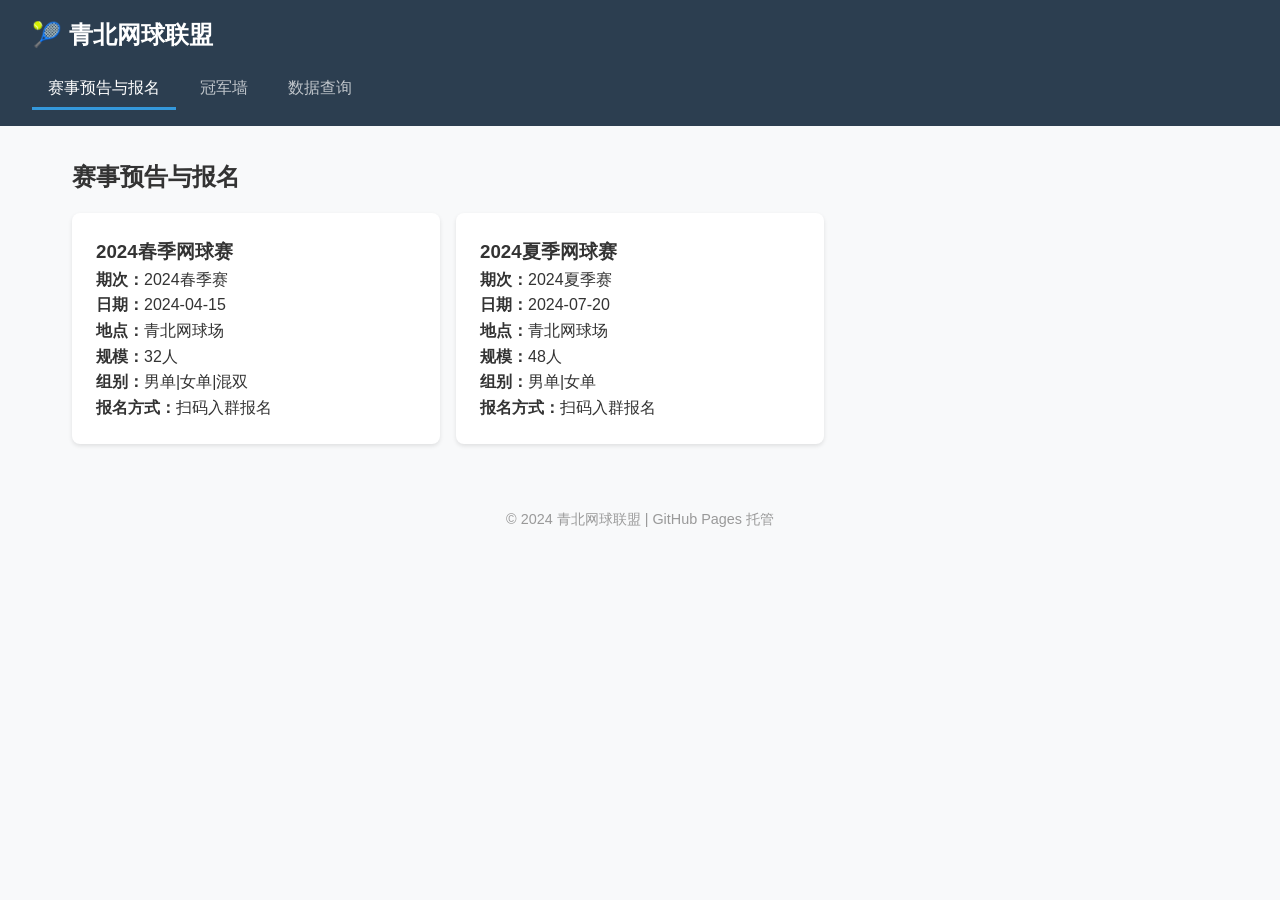
==== index.html @ 72882011 "Initial commit: 网球比赛网页 v1.0 - 赛事预告与报名模块 - 冠军墙模块 - 数据查询模块（选手查询、单期查询） - CSV 数据管理 + GitHub Actions 自动生成" ====
<!DOCTYPE html>
<html lang="zh-CN">
<head>
    <meta charset="UTF-8">
    <meta name="viewport" content="width=device-width, initial-scale=1.0">
    <title>青北网球联盟</title>
    <link rel="stylesheet" href="css/style.css">
</head>
<body>
    <header class="header">
        <h1>🎾 青北网球联盟</h1>
        <nav class="nav">
            <button class="nav-btn active" data-tab="events">赛事预告与报名</button>
            <button class="nav-btn" data-tab="champions">冠军墙</button>
            <button class="nav-btn" data-tab="query">数据查询</button>
        </nav>
    </header>

    <main class="main">
        <!-- 赛事预告与报名 -->
        <section id="events" class="tab-content active">
            <h2>赛事预告与报名</h2>
            <div id="events-list" class="card-list"></div>
        </section>

        <!-- 冠军墙 -->
        <section id="champions" class="tab-content">
            <h2>冠军墙</h2>
            <div id="champions-list" class="card-list"></div>
        </section>

        <!-- 数据查询 -->
        <section id="query" class="tab-content">
            <h2>数据查询</h2>
            <div class="query-tabs">
                <button class="query-tab active" data-query="player">选手查询</button>
                <button class="query-tab" data-query="event">单期查询</button>
            </div>
            <div id="query-form" class="query-form"></div>
            <div id="query-results" class="results"></div>
        </section>
    </main>

    <footer class="footer">
        <p>© 2024 青北网球联盟 | GitHub Pages 托管</p>
    </footer>

    <script src="js/data_loader.js"></script>
    <script src="js/csv_parser.js"></script>
    <script src="js/ui.js"></script>
    <script src="js/app.js"></script>
</body>
</html>
---- css/style.css ----
:root {
    --primary: #2C3E50;
    --secondary: #3498DB;
    --bg: #F8F9FA;
    --card-bg: #FFFFFF;
    --text: #333333;
    --border: #EEEEEE;
}

* {
    margin: 0;
    padding: 0;
    box-sizing: border-box;
}

body {
    font-family: -apple-system, BlinkMacSystemFont, "Segoe UI", Roboto, "Helvetica Neue", Arial, sans-serif;
    background: var(--bg);
    color: var(--text);
    line-height: 1.6;
}

.header {
    background: var(--primary);
    color: white;
    padding: 1rem 2rem;
}

.header h1 {
    font-size: 1.5rem;
    margin-bottom: 1rem;
}

.nav {
    display: flex;
    gap: 0.5rem;
}

.nav-btn {
    background: transparent;
    border: none;
    color: rgba(255,255,255,0.7);
    padding: 0.5rem 1rem;
    cursor: pointer;
    border-bottom: 3px solid transparent;
    font-size: 1rem;
}

.nav-btn.active {
    color: white;
    border-bottom-color: var(--secondary);
}

.main {
    max-width: 1200px;
    margin: 0 auto;
    padding: 2rem;
}

.tab-content {
    display: none;
}

.tab-content.active {
    display: block;
}

.card-list {
    display: grid;
    grid-template-columns: repeat(auto-fill, minmax(300px, 1fr));
    gap: 1rem;
    margin-top: 1rem;
}

.card {
    background: var(--card-bg);
    border-radius: 8px;
    padding: 1.5rem;
    box-shadow: 0 2px 4px rgba(0,0,0,0.1);
}

.query-tabs {
    display: flex;
    gap: 1rem;
    margin-bottom: 1rem;
}

.query-tab {
    background: var(--card-bg);
    border: 1px solid var(--border);
    padding: 0.5rem 1rem;
    cursor: pointer;
    border-radius: 4px;
}

.query-tab.active {
    background: var(--secondary);
    color: white;
    border-color: var(--secondary);
}

.query-form {
    margin-bottom: 1rem;
}

.footer {
    text-align: center;
    padding: 2rem;
    color: #999;
    font-size: 0.9rem;
}
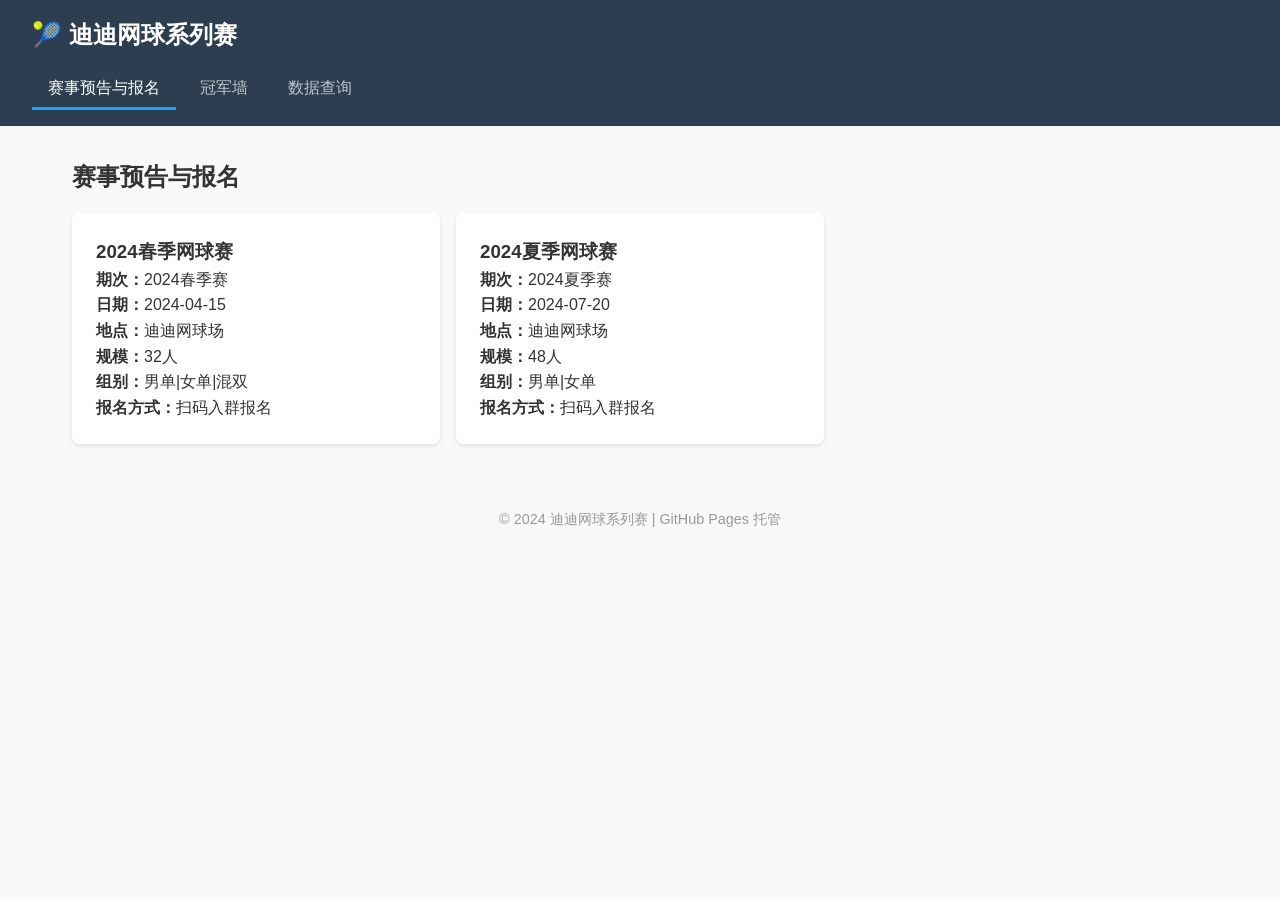
==== commit 58db7b78: "feat: 1) 改名迪迪网球系列赛 2) 扩充两期虚拟数据" ====
--- a/index.html
+++ b/index.html
@@ -3,12 +3,12 @@
 <head>
     <meta charset="UTF-8">
     <meta name="viewport" content="width=device-width, initial-scale=1.0">
-    <title>青北网球联盟</title>
+    <title>迪迪网球系列赛</title>
     <link rel="stylesheet" href="css/style.css">
 </head>
 <body>
     <header class="header">
-        <h1>🎾 青北网球联盟</h1>
+        <h1>🎾 迪迪网球系列赛</h1>
         <nav class="nav">
             <button class="nav-btn active" data-tab="events">赛事预告与报名</button>
             <button class="nav-btn" data-tab="champions">冠军墙</button>
@@ -42,7 +42,7 @@
     </main>
 
     <footer class="footer">
-        <p>© 2024 青北网球联盟 | GitHub Pages 托管</p>
+        <p>© 2024 迪迪网球系列赛 | GitHub Pages 托管</p>
     </footer>
 
     <script src="js/data_loader.js"></script>
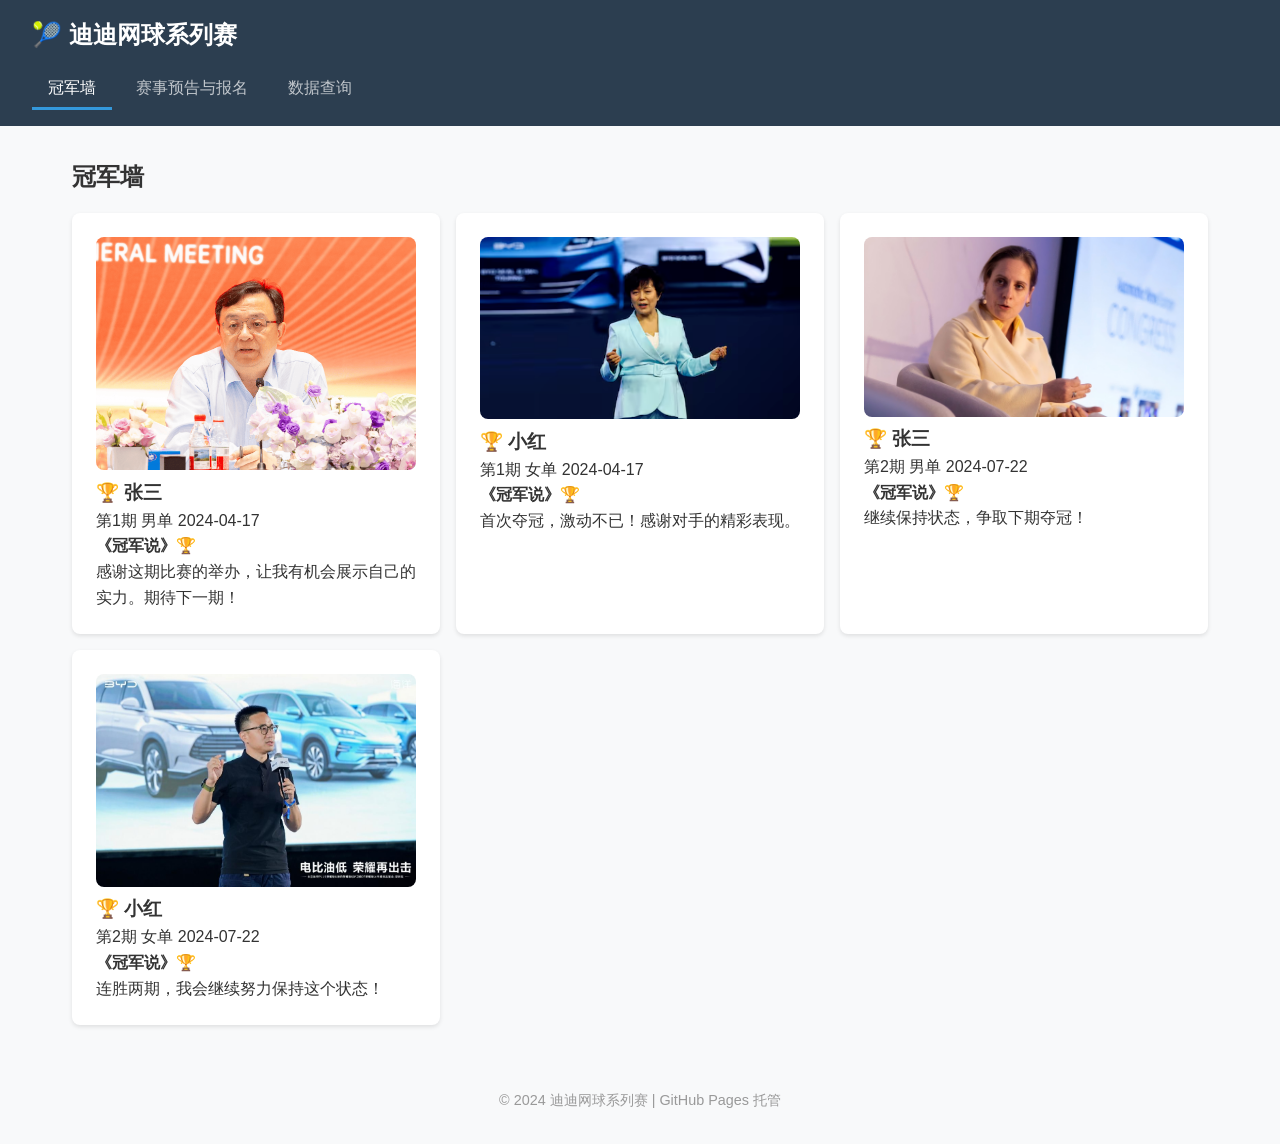
==== commit 0f2ee967: "feat: 将冠军墙移至首页，作为默认展示页面" ====
--- a/index.html
+++ b/index.html
@@ -10,23 +10,23 @@
     <header class="header">
         <h1>🎾 迪迪网球系列赛</h1>
         <nav class="nav">
-            <button class="nav-btn active" data-tab="events">赛事预告与报名</button>
-            <button class="nav-btn" data-tab="champions">冠军墙</button>
+            <button class="nav-btn active" data-tab="champions">冠军墙</button>
+            <button class="nav-btn" data-tab="events">赛事预告与报名</button>
             <button class="nav-btn" data-tab="query">数据查询</button>
         </nav>
     </header>
 
     <main class="main">
+        <!-- 冠军墙 -->
+        <section id="champions" class="tab-content active">
+            <h2>冠军墙</h2>
+            <div id="champions-list" class="card-list"></div>
+        </section>
+
         <!-- 赛事预告与报名 -->
-        <section id="events" class="tab-content active">
+        <section id="events" class="tab-content">
             <h2>赛事预告与报名</h2>
             <div id="events-list" class="card-list"></div>
-        </section>
-
-        <!-- 冠军墙 -->
-        <section id="champions" class="tab-content">
-            <h2>冠军墙</h2>
-            <div id="champions-list" class="card-list"></div>
         </section>
 
         <!-- 数据查询 -->
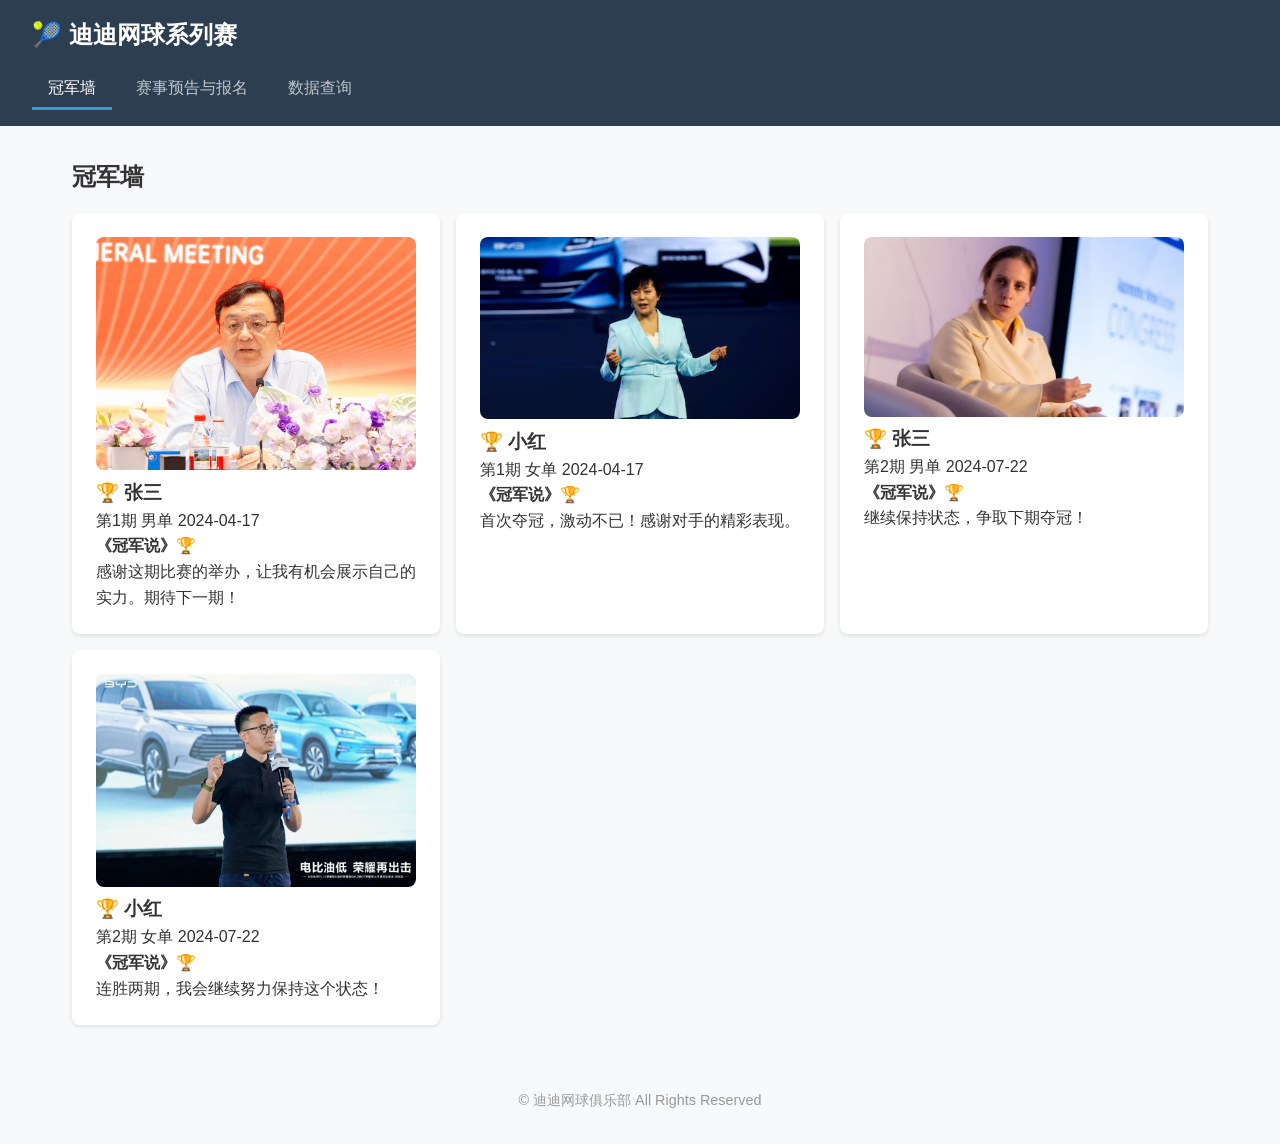
==== commit 9d2b94f0: "chore: 更新 footer 版权信息" ====
--- a/index.html
+++ b/index.html
@@ -42,7 +42,7 @@
     </main>
 
     <footer class="footer">
-        <p>© 2024 迪迪网球系列赛 | GitHub Pages 托管</p>
+        <p>© 迪迪网球俱乐部 All Rights Reserved</p>
     </footer>
 
     <script src="js/data_loader.js"></script>
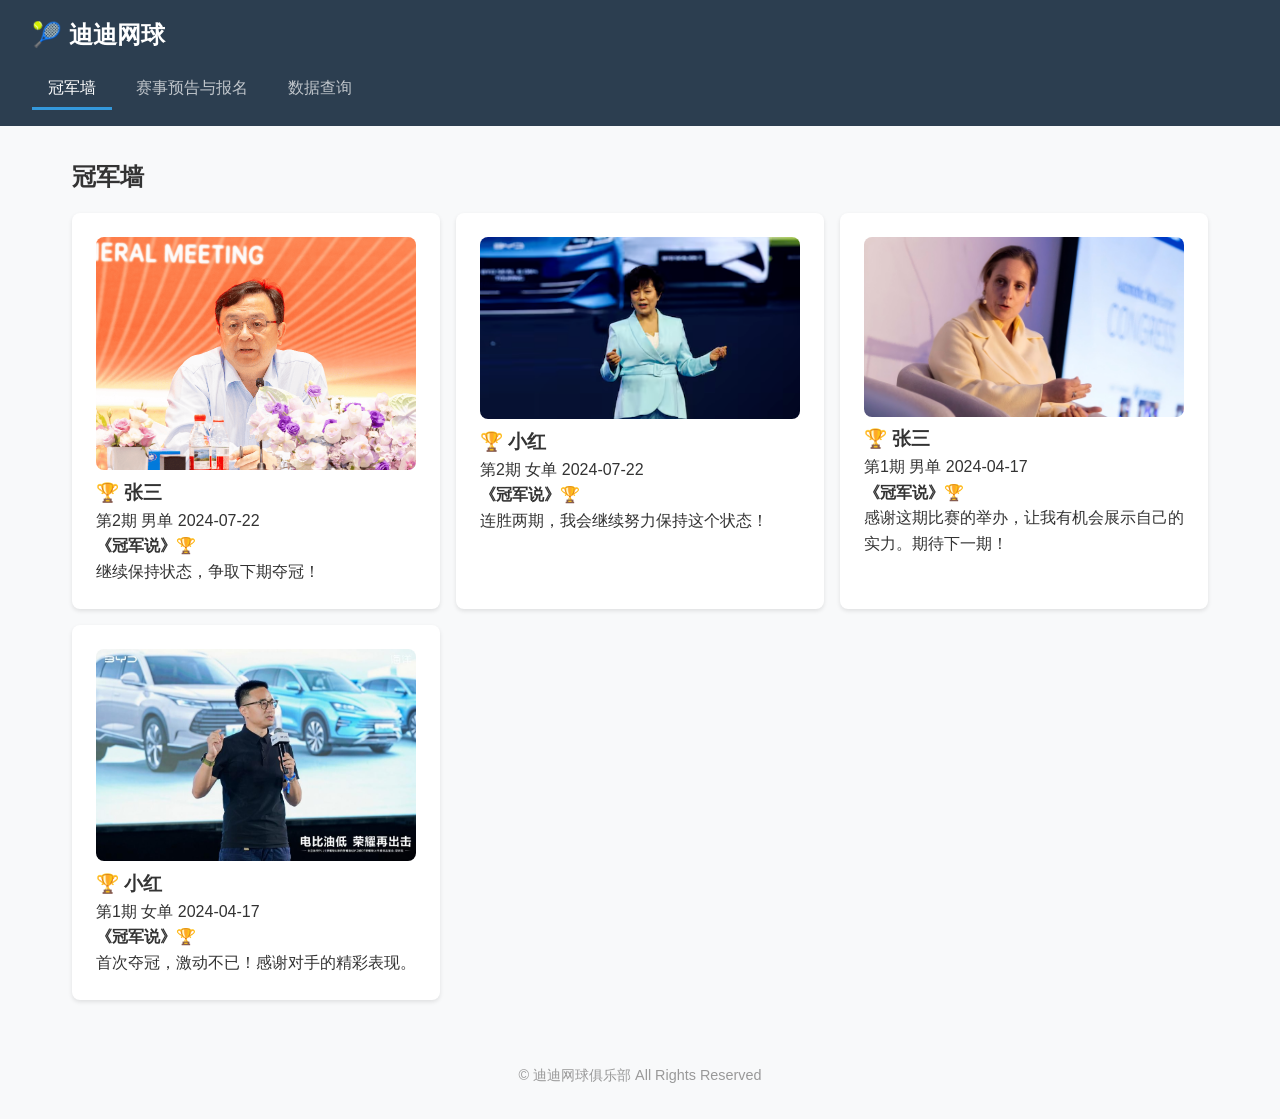
==== commit 867de9ea: "feat: 更名迪迪网球，新增网页图标" ====
--- a/index.html
+++ b/index.html
@@ -3,12 +3,13 @@
 <head>
     <meta charset="UTF-8">
     <meta name="viewport" content="width=device-width, initial-scale=1.0">
-    <title>迪迪网球系列赛</title>
+    <title>迪迪网球</title>
+    <link rel="icon" href="icon.png">
     <link rel="stylesheet" href="css/style.css">
 </head>
 <body>
     <header class="header">
-        <h1>🎾 迪迪网球系列赛</h1>
+        <h1>🎾 迪迪网球</h1>
         <nav class="nav">
             <button class="nav-btn active" data-tab="champions">冠军墙</button>
             <button class="nav-btn" data-tab="events">赛事预告与报名</button>
--- a/css/style.css
+++ b/css/style.css
@@ -79,6 +79,13 @@
     box-shadow: 0 2px 4px rgba(0,0,0,0.1);
 }
 
+.countdown-timer {
+    font-size: 1.2rem;
+    font-weight: bold;
+    color: #E74C3C;
+    margin-bottom: 0.5rem;
+}
+
 .query-tabs {
     display: flex;
     gap: 1rem;
